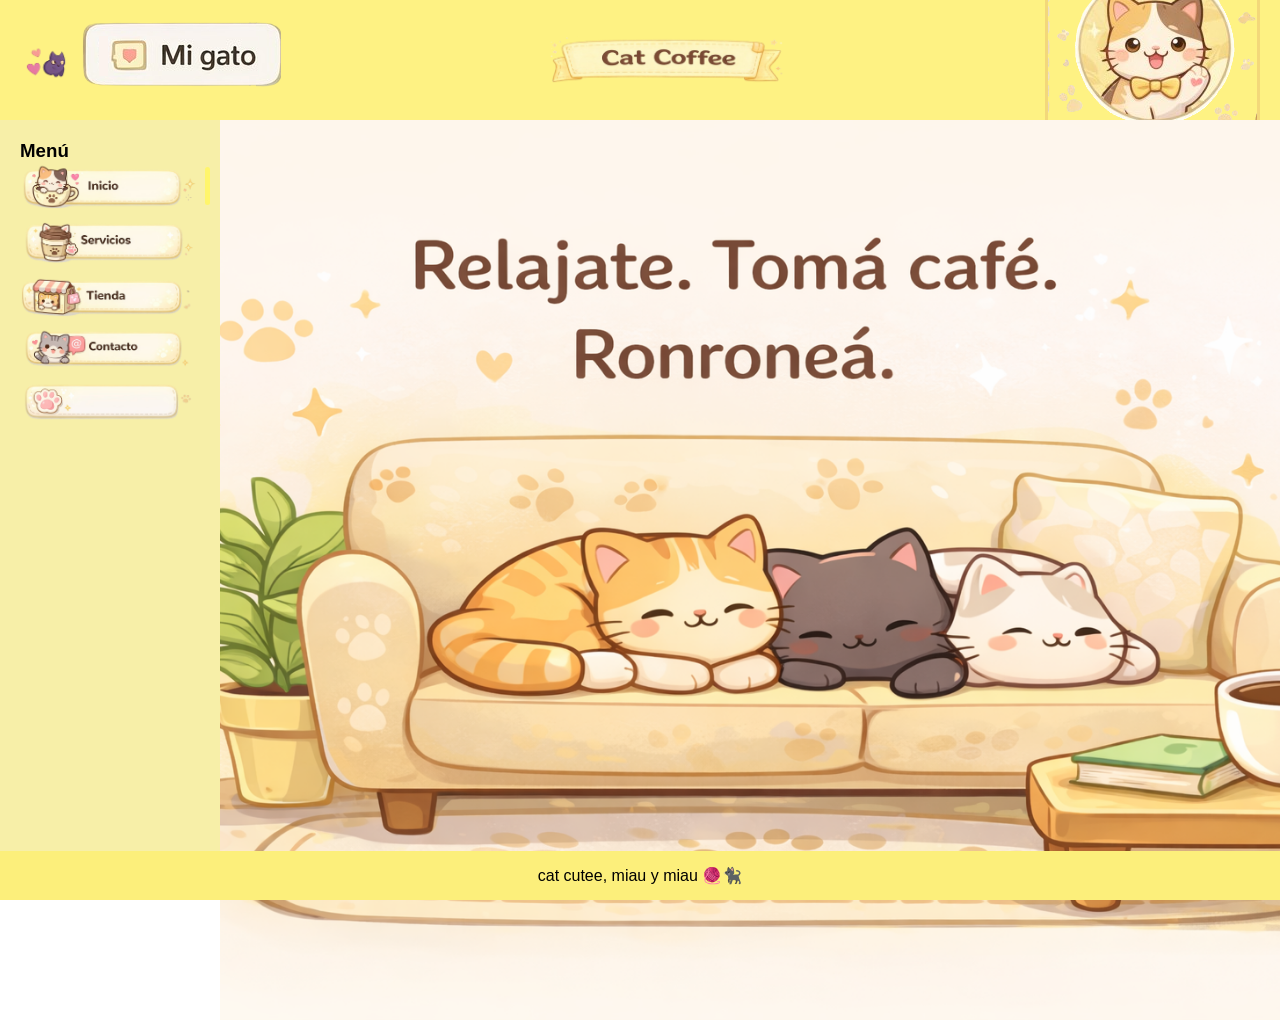
==== index.html @ e6d8589d "primer commit" ====
<!DOCTYPE html>
<html lang="es">
<head>
    <meta charset="UTF-8">
    <meta name="viewport" content="width=device-width, initial-scale=1.0">
    <title>Cat Coffee</title>
    <link rel="stylesheet" href="index.css">
</head>
<body>
    <div id="app"></div>
    
    <script src="index.js"></script>
</body>
</html>
---- index.css ----
/* RESET */
* {
    margin: 0;
    padding: 0;
    box-sizing: border-box;
    font-family: Arial, sans-serif;
}

body {
    min-height: 100vh;
    display: flex;
    flex-direction: column;
}

#app {
    flex: 1;
    display: flex;
    flex-direction: column;
}

/* Fallback styles */
.fallback-error {
    padding: 50px;
    text-align: center;
    background-color: #e7e7aa;
    min-height: 100vh;
    display: flex;
    flex-direction: column;
    justify-content: center;
    align-items: center;
}

.fallback-error button {
    margin-top: 20px;
    padding: 10px 20px;
    background-color: #fffd6b;
    color: rgb(238, 237, 197);
    border: none;
    border-radius: 5px;
    cursor: pointer;
}

.fallback-menu button {
    display: block;
    width: 100%;
    margin-bottom: 10px;
    padding: 10px;
    background-color: #fff6cc;
    border: none;
    border-radius: 5px;
    cursor: pointer;
}

/* Loading */
.loading {
    text-align: center;
    padding: 50px;
    font-size: 18px;
    color: #666;
}

/* Error */
.error {
    text-align: center;
    padding: 50px;
    color: #000000;
}

.error-btn {
    margin-top: 20px;
    padding: 10px 20px;
    background-color: #000000;
    color: rgb(250, 250, 250);
    border: none;
    border-radius: 5px;
    cursor: pointer;
}

main {
    flex: 1;
    min-height: 100vh;
    padding: 0; /* importante */
}
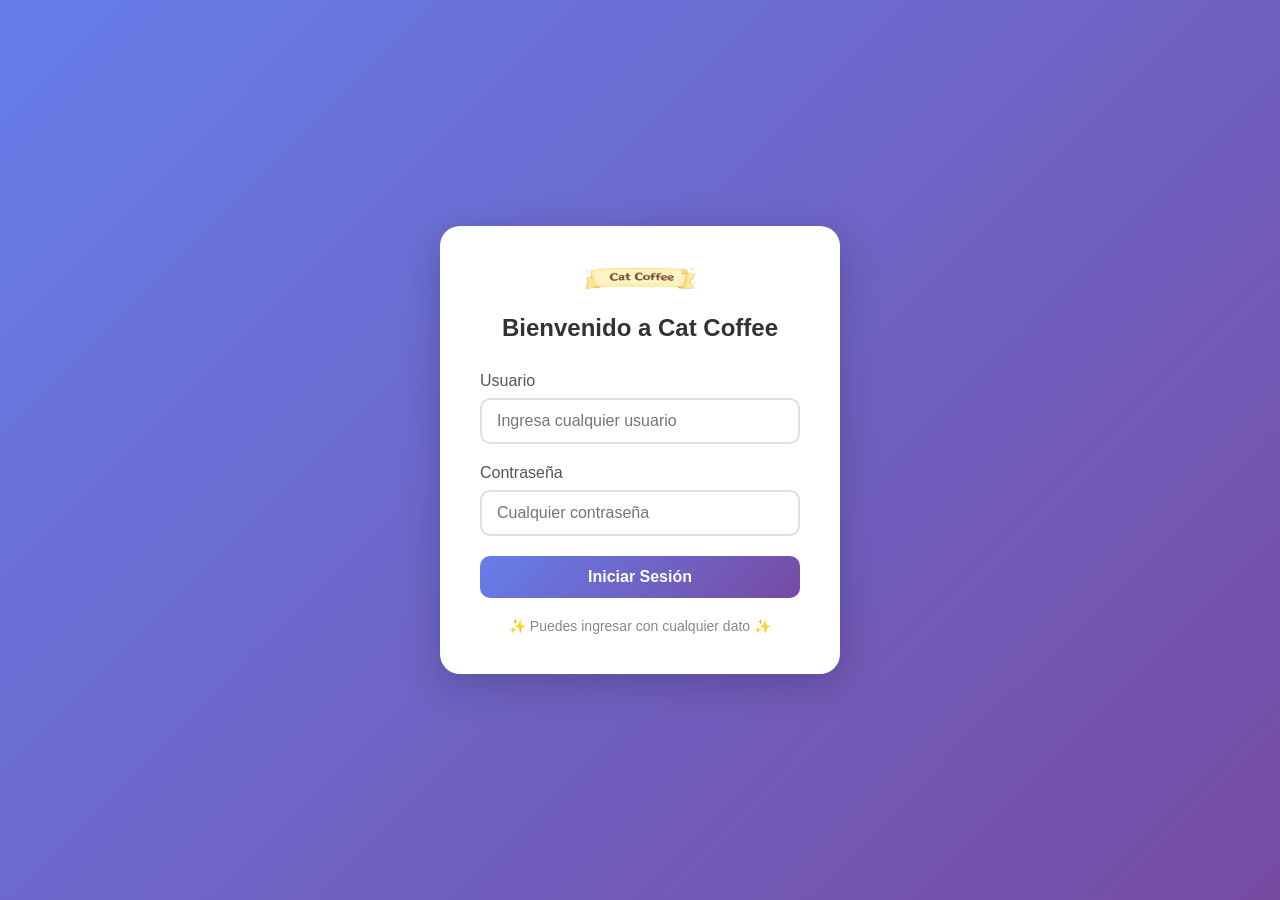
==== commit 217d208e: "prueba" ====
--- a/index.html
+++ b/index.html
@@ -10,5 +10,16 @@
     <div id="app"></div>
     
     <script src="index.js"></script>
+    
+    <!-- Script para verificar login ANTES de cargar la app -->
+    <script>
+        // Verificar si ya inició sesión
+        const isLoggedIn = localStorage.getItem('isLoggedIn');
+        
+        if (!isLoggedIn) {
+            // Si no ha iniciado sesión, redirigir al login
+            window.location.href = 'login.html';
+        }
+    </script>
 </body>
 </html>
